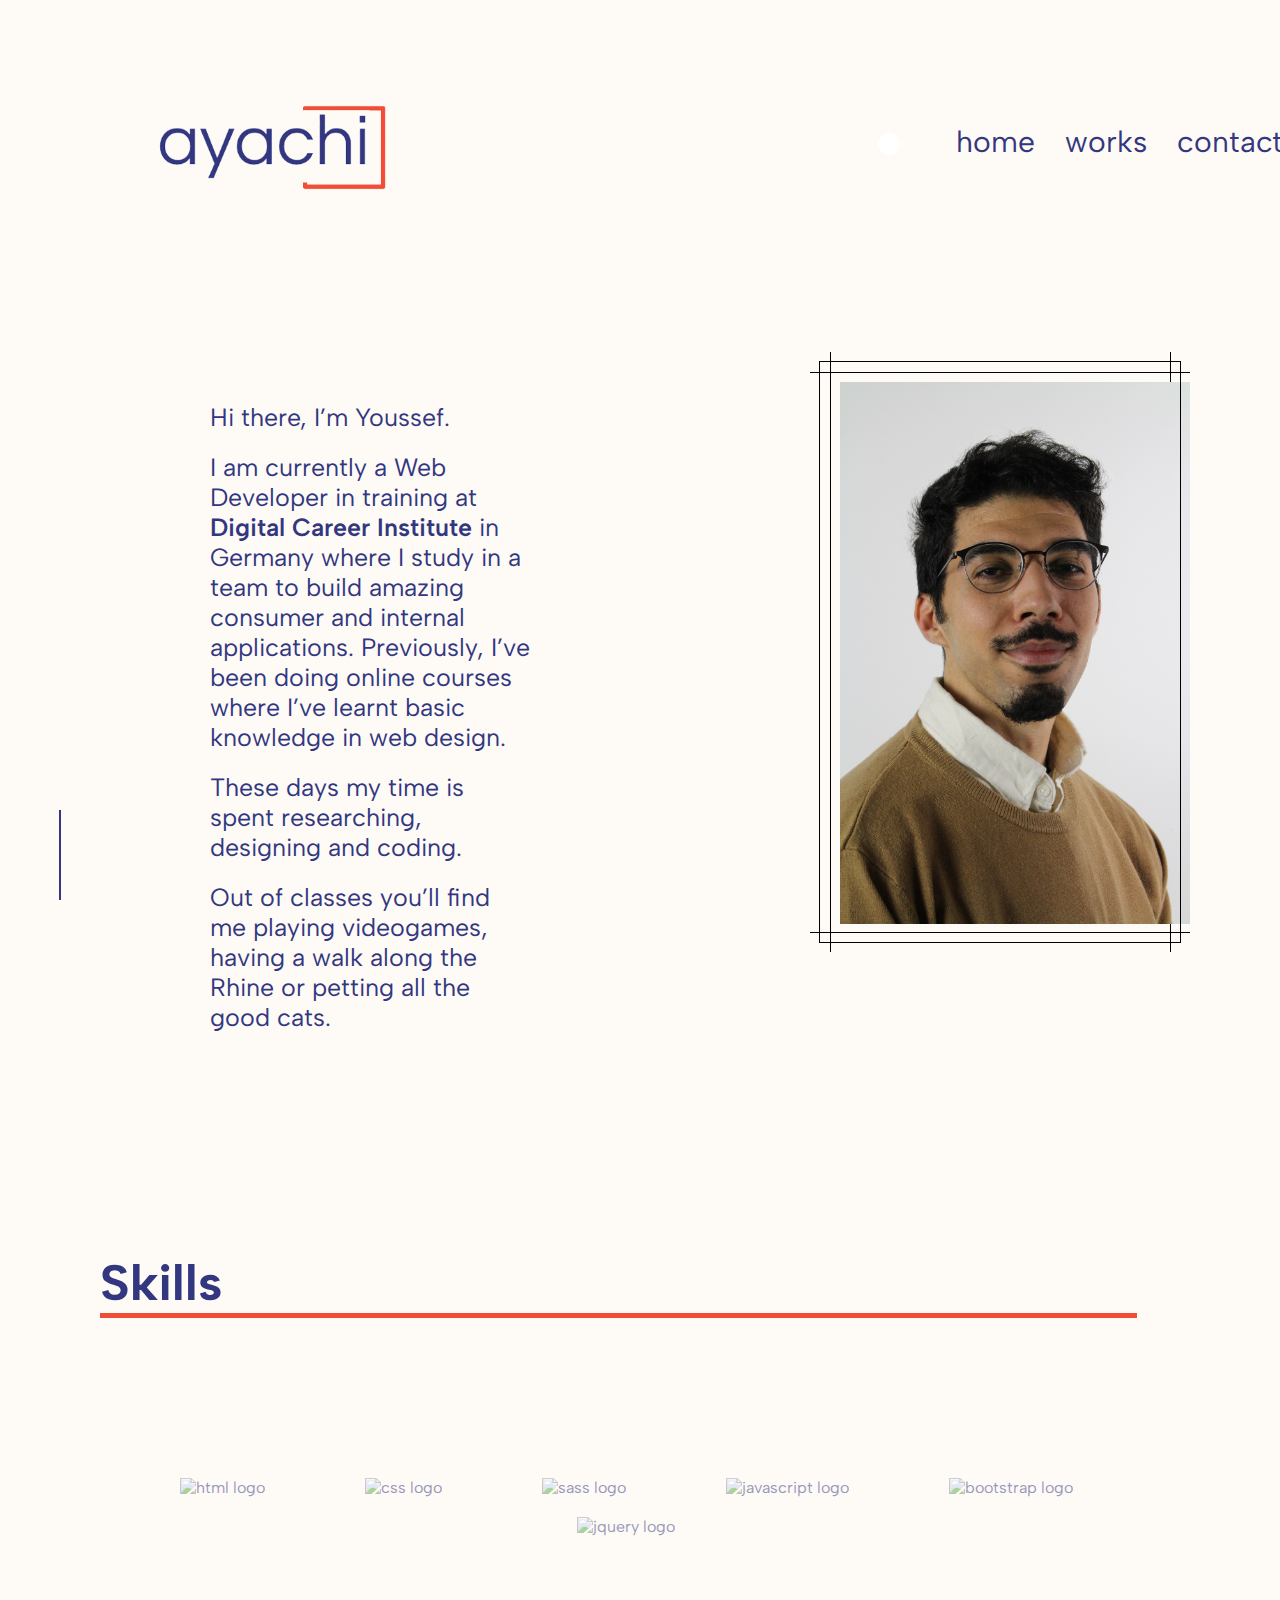
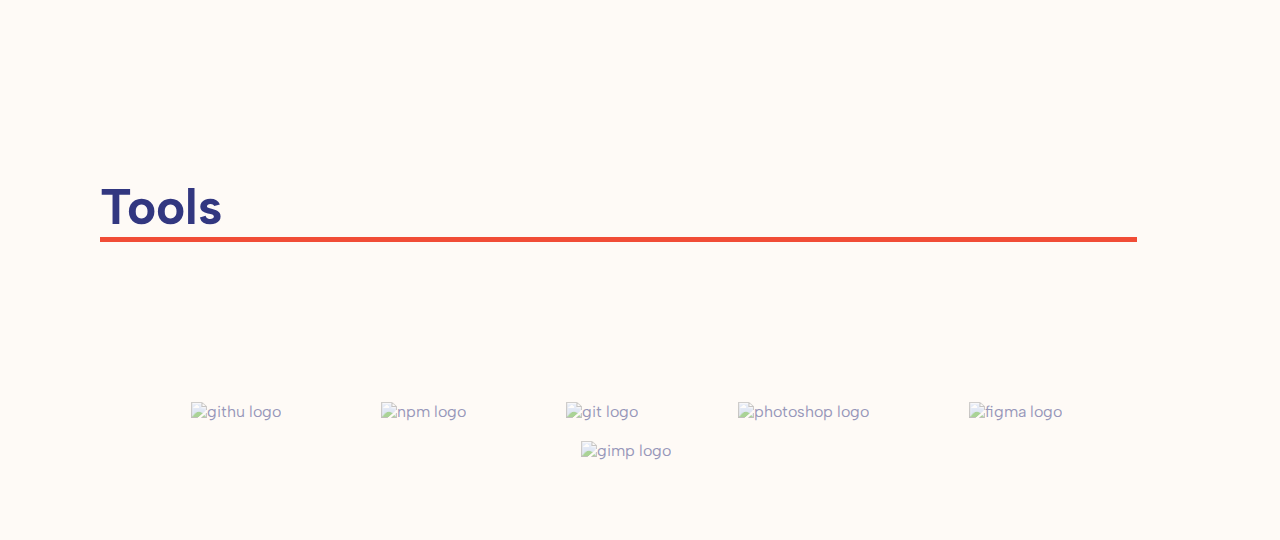
==== about.html @ c27f93ab "Add assets, index.html and style.css" ====
<!DOCTYPE html>
<html lang="en">

<head>
    <meta charset="UTF-8">
    <meta http-equiv="X-UA-Compatible" content="IE=edge">
    <meta name="viewport" content="width=device-width, initial-scale=1.0">
    <meta name="description" content="The portfolio of Youssef Ayachi, Web Developer.">
    <link rel="shortcut icon" href="/assets/favicon.png" type="image/x-icon">
    <link rel="stylesheet" href="style.css">
    <link rel="stylesheet" href="about.css">
    <link rel="stylesheet" href="/index.html">
    <script src="https://kit.fontawesome.com/9fce6ffef3.js" crossorigin="anonymous"></script>
    <title>Youssef Ayachi</title>
</head>

<body>

    <!-- HEADER BEGIN -->

    <header>

        <!-- NAVBAR -->
        <nav>
            <div class="logo">
                <a href="/index.html">
                    <img src="/assets/logo.png" alt="brand logo">
                </a>
            </div>
            <label class="first-label">
                <input type="checkbox" id="hamburger">
                <span class="menu"> <span class="hamburger"></span> </span>
                <ul>
                    <li> <input type="checkbox" class="checkbox" id="chk" />
                        <label class="label" for="chk">
                            <i class="fas fa-moon"></i>
                            <i class="fas fa-sun"></i>
                            <div class="ball"></div>
                        </label></li>
                    <li> <a href="index.html">home</a> </li>
                    <li> <a href="index.html#works">works</a> </li>
                    <li> <a href="mailto:youssef.ayachi@web.de?">contact</a> </li>
                </ul>
            </label>
        </nav>
    </header>

    <!-- HEADER END -->

    <!-- MAIN SECTION STARTS -->

    <main>

        <!-- SECTION ABOUT ME -->

        <section class="about_me">


            <div class="text_area">
                <p>Hi there, I’m Youssef.</p>
                <p>I am currently a Web Developer in training at <a href="https://digitalcareerinstitute.org/"
                        target="_blank">Digital
                        Career Institute</a> in Germany where I study in a
                    team
                    to build amazing consumer and internal applications. Previously, I’ve been doing online courses
                    where
                    I’ve learnt basic knowledge in web design.</p>
                <p>These days my time is spent researching, designing and coding. </p>
                <p>Out of classes you’ll find me playing videogames, having a walk along the Rhine or petting all the
                    good
                    cats.</p>

            </div>

            <div class="second_image_container">
                <img src="/assets/portfolio.JPG" alt="">
            </div>
        </section>

        <!-- SECTION SKILLS-->

        <div class="title">
            <h2>Skills</h2>
        </div>
        <section class="skills">
            <div class="box html">
                <img src="https://cdn.jsdelivr.net/gh/devicons/devicon/icons/html5/html5-original.svg"
                    alt="html logo" />
            </div>
            <div class="box css">
                <img src="https://cdn.jsdelivr.net/gh/devicons/devicon/icons/css3/css3-original.svg" alt="css logo" />
            </div>
            <div class="box scss/sass">
                <img src="https://cdn.jsdelivr.net/gh/devicons/devicon/icons/sass/sass-original.svg" alt="sass logo" />
            </div>
            <div class="box javascript">
                <img src="https://cdn.jsdelivr.net/gh/devicons/devicon/icons/javascript/javascript-original.svg"
                    alt="javascript logo" />
            </div>
            <div class="box bootstrap">
                <img src="https://cdn.jsdelivr.net/gh/devicons/devicon/icons/bootstrap/bootstrap-original.svg"
                    alt="bootstrap logo" />
            </div>
            <div class="box jquery">
                <img src="https://cdn.jsdelivr.net/gh/devicons/devicon/icons/jquery/jquery-original.svg"
                    alt="jquery logo" />
            </div>
        </section>


        <!-- SECTION TOOLS-->

        <div class="title">
            <h2>Tools</h2>
        </div>
        <section class="tools">
            <div class="box github">
                <img src="https://cdn.jsdelivr.net/gh/devicons/devicon/icons/github/github-original.svg"
                    alt="githu logo" />
            </div>
            <div class="box npm">
                <img src="https://cdn.jsdelivr.net/gh/devicons/devicon/icons/npm/npm-original-wordmark.svg"
                    alt="npm logo" />
            </div>
            <div class="box git">
                <img src="https://cdn.jsdelivr.net/gh/devicons/devicon/icons/git/git-original.svg" alt="git logo" />
            </div>
            <div class="box photoshop">
                <img src="https://cdn.jsdelivr.net/gh/devicons/devicon/icons/photoshop/photoshop-plain.svg"
                    alt="photoshop logo" />
            </div>
            <div class="box figma">
                <img src="https://cdn.jsdelivr.net/gh/devicons/devicon/icons/figma/figma-original.svg"
                    alt="figma logo" />
            </div>
            <div class="box gimp">
                <img src="https://cdn.jsdelivr.net/gh/devicons/devicon/icons/gimp/gimp-original.svg" alt="gimp logo" />
            </div>
        </section>


        <!-- CONTACT AREA-->

        <div class="fixed_footer">
            <ul class="social_logos">
                <li class="github"><a href="https://github.com/YoussefAyachi95" target="_blank"
                        aria-label="Check my Github account"><i class="fa-brands fa-github"></i></a></li>
                <li class="linkedin"><a href="hhttps://de.linkedin.com/in/youssef-ayachi-0a097b229" target="_blank"
                        aria-label="Check my Linkedin account"><i class="fa-brands fa-linkedin"></i></a></li>
                <li class="email"><a href="mailto:youssef.ayachi@web.de?" target="_blank"
                        aria-label="Send me an email"><i class="fa-solid fa-at"></i></a></li>
            </ul>
        </div>
        </div>

    </main>

    <!-- MOBILE FOOTER -->

    <footer>
        <ul>
            <li class="github"><a href="https://github.com/YoussefAyachi95" target="_blank"
                    aria-label="Check my Github account"><i class="fa-brands fa-github"></i></a></li>
            <li class="linkedin"><a href="hhttps://de.linkedin.com/in/youssef-ayachi-0a097b229" target="_blank"
                    aria-label="Check my Linkedin account"><i class="fa-brands fa-linkedin"></i></a></li>
            <li class="email"><a href="mailto:youssef.ayachi@web.de?" target="_blank" aria-label="Send me an email"><i
                        class="fa-solid fa-at"></i></a></li>
        </ul>
    </footer>


    <script>
        const chk = document.getElementById('chk');

        chk.addEventListener('change', () => {
            document.body.classList.toggle('dark');
        });
    </script>
</body>

</html>
---- style.css ----
@import url('https://fonts.googleapis.com/css2?family=Albert+Sans:wght@100;300;400;500;600;700;800;900&display=swap');
@import url('https://fonts.googleapis.com/css2?family=Figtree:wght@300;400;500;600;700;800;900&display=swap');

:root {
    font-size: 62.5%;
}

* {
    font-size: 1.6rem;
    margin: 0;
    padding: 0;
    box-sizing: border-box;
}

body {
    background-color: #FEFAF6;
    color: #323780;
    /* font-family: 'Figtree', sans-serif; */
    font-family: 'Albert Sans', sans-serif;
    scroll-behavior: smooth;
    transition: background 0.2s linear;
}

::selection {
    background-color: #e2e8ff;
    color: #001d9b;
}

/* DARK MODE BODY */

body.dark {
    background: #292C35;
    color: white;
}

body.dark .projects {
    color: #323780;
}

body.dark .social_logos li a {
    color: white;
}

body.dark .social_logos::after {
    background-color: white;
}

body.dark ul li a {
    color: white;
}

body.dark .first-label {
    background: #292C35;
}

body.dark ul li a {
    color: #323780;
}

/* DARK MODE TRIGGER */

.checkbox {
    opacity: 0;
    position: absolute;
}

label {
    background-color: #FEFAF6;
    border-radius: 50px;
    cursor: pointer;
    display: flex;
    align-items: center;
    justify-content: space-between;
    margin-top: 8px;
    padding: 5px;
    position: relative;
    height: 26px;
    width: 50px;
}

.label .ball {
    background-color: #fff;
    border-radius: 50%;
    position: absolute;
    top: 2px;
    left: 2px;
    height: 22px;
    width: 22px;
    transform: translateX(0px);
    transition: transform 0.2s linear;
}

.checkbox:checked+.label .ball {
    transform: translateX(24px);
}


.fa-moon {
    color: #f1c40f;
}

.fa-sun {
    color: #f39c12;
}


/* NAVIGATION BAR DESKTOP */

nav {
    display: flex;
    justify-content: space-around;
    margin-right: 30rem
}

.logo img {
    width: 40rem;
    margin-right: 24rem;
}

#hamburger {
    visibility: hidden;
}

ul {
    list-style-type: none;
    display: flex;
    gap: 3rem;
    margin-top: 24rem;
}

ul li a {
    text-decoration: none;
    color: #323780;
    font-size: 3rem;
}

ul li a i {
    font-size: 3rem;
    vertical-align: middle;
}

nav ul li:hover:not(:nth-child(1)) {
    border-bottom: 5px solid #F14C36;
    transition: 0.2s;
    font-size: 3.5rem;
    font-weight: 600;
}



/* SECTION ABOUT ME */

.heading {
    display: grid;
    grid-template-columns: repeat(2, 1fr);
    justify-items: center;
}

.heading_text {
    width: 50%;
    margin-left: 10rem;
    margin-top: 10rem;
}


.heading_text p {
    font-size: 3rem;
}

.heading_text h1,
.heading_text strong {
    font-size: 5rem;
}

.heading_text strong:hover {
    border-bottom: 5px solid #f14c36;
    cursor: pointer;
    transition: 0.2s;
    font-size: 6rem;
    font-weight: 600;
}

/* BUTTONS */

.buttons_flex {
    display: flex;
}

.heading_text a {
    text-decoration: none;
    font-weight: 600;
    margin-top: 4rem;
    margin-right: 2rem;
}

.btn {
    overflow: visible;
    margin: 0;
    padding: 0;
    border: 0;
    background: transparent;
    font: inherit;
    line-height: normal;
    cursor: pointer;
    -moz-user-select: text;
    display: block;
    text-decoration: none;
    text-transform: uppercase;
    padding: 16px 36px 22px;
    background-color: #fff;
    color: #666;
    border: 2px solid #666;
    border-radius: 6px;
    margin-bottom: 16px;
    transition: all 0.5s ease;

}

.btn:-moz-focus-inner {
    padding: 0;
    border: 0;
}

.btn--stripe {
    overflow: hidden;
    position: relative;
}

.btn--stripe:after {
    content: '';
    display: block;
    height: 7px;
    width: 100%;
    background-image: repeating-linear-gradient(45deg, #666, #666 1px, transparent 2px, transparent 5px);
    -webkit-backface-visibility: hidden;
    backface-visibility: hidden;
    border-top: 1px solid #666;
    position: absolute;
    left: 0;
    bottom: 0;
    background-size: 7px 7px;
}

.btn--stripe:hover {
    background-color: #666;
    color: #fff;
    border-color: #000;
}


.btn--stripe:hover:after {
    background-image: repeating-linear-gradient(45deg, #fff, #fff 1px, transparent 2px, transparent 5px);
    border-top: 1px solid #000;
    animation: stripe-slide 12s infinite linear forwards;
}


/* IMAGE CONTAINER */

.image_container {
    background-image: url(/assets/Human_hand_typing_on_computer_with_different_symbols_above-removebg-preview.png);
    background-position: center;
    background-size: contain;
    background-repeat: no-repeat;
    width: 80%;
    height: 50vh;
    margin-right: 5rem;
    margin-top: 10rem;
    vertical-align: middle;
    border-radius: 2rem;
}

/* SECTION WORK */

#work {
    display: flex;
    flex-direction: column;
    flex-wrap: wrap;
    margin-left: 28rem;
    margin-top: 20rem;
}

#work h2 {
    font-size: 5rem;
    margin-bottom: 8rem;
}

/* PROJECTS CARD */

.projects {
    position: relative;
    width: 90%;
    padding: 16rem;
    margin-bottom: 4rem;
    border-radius: 4rem;
    background: linear-gradient(90deg, #cfecd0, #ffc5ca);
    overflow: hidden;
}


.projects h3 {
    font-size: 3rem;
    margin: 2rem;
    width: 50%;
}

.projects p {
    width: 50%;
    margin: 2rem;
}

.form_row {
    display: flex;
    flex-direction: row;
    margin-left: 2rem;
}

/* CARD BUTTONS */

form button {
    border: none;
    padding: 2rem;
    margin-top: 4rem;
    margin-right: 2rem;
    border-radius: 20px;
    cursor: pointer;
}

.code {
    background: #323780;
    color: white;
}

.code:hover {
    font-weight: 600;
    transform: scale(1.1);
}


.preview {
    background-color: rgba(0, 0, 0, 0);
    border: 1px solid white;
    color: white;
}

.preview:hover {
    font-weight: 600;
    transform: scale(1.1);
}



/* FIRST CARD */

.projects strong {
    text-decoration: underline 1px solid #323780;
}

.projects strong:hover {
    background-color: #f5b293a9;
}

.project_img {
    position: absolute;
    left: 50%;
    top: 10%;
}

.project_img img {
    width: 800px;
}

/* SECOND CARD */

#second_project {
    position: absolute;
    left: 50%;
    top: 15%;
}

#second_project img {
    width: 700px;
}

/* THIRD CARD */

#third_project {
    position: absolute;
    left: 65%;
    top: 5%;
}

#third_project img {
    width: 450px;
}

/* CONTACT AREA */

.fixed_footer {
    width: 40px;
    position: fixed;
    bottom: 0;
    left: 40px;
    right: auto;
    z-index: 5;
    color: #F14C36;
}

.social_logos {
    display: flex;
    flex-direction: column;
    -webkit-box-align: center;
    align-items: center;
    margin: 0;
    padding: 0;
    list-style: none;
}


.social_logos li a {
    padding: 10px;
    color: #323780;
}

.social_logos li a i {
    font-size: 3rem;
}

.social_logos::after {
    content: "";
    display: block;
    width: 2px;
    height: 90px;
    margin: 0 auto;
    background-color: #323780;
}

.social_logos li:hover {
    transition: all 0.25s cubic-bezier(0.645, 0.045, 0.355, 1);
    border: none;
}

.social_logos li a:hover {
    color: #F14C36;
    transition: all 0.25s cubic-bezier(0.645, 0.045, 0.355, 1);
}

.social_logos li a i:hover {
    font-size: 4rem;
}

footer {
    display: none;
}

/* KEYFRAMES */


@keyframes stripe-slide {
    0% {
        background-position: 0% 0;
    }

    100% {
        background-position: 100% 0;
    }
}


/* MEDIA QUERIES */

@media (max-width: 500px) {
    .logo img {
        margin-top: 8rem;
        width: 250px !important;
    }
}


@media (max-width: 575px) {

    .fixed_footer {
        visibility: hidden;
    }

    footer {
        height: 1vh;
        visibility: visible;
        display: flex;
        margin-left: 50%;
        align-items: center;
        margin-bottom: 2rem;
    }



    .first-label {
        margin-top: 5rem;
    }


    .projects h3,
    .projects p,
    .form_row {
        margin-left: -5rem;
    }

    .project_img {
        display: none;
    }

    #second_project {
        display: none;
    }

    #third_project {
        display: none;
    }



}

@media (max-width: 768px) {

    /* HAMBURGER SHOWUP */

    .label,
    #chk {
        display: none;
    }

    label {
        display: flex;
    }


    label .menu {
        position: absolute;
        right: 50px;
        top: -5px;
        z-index: 100;
        width: 200px;
        height: 200px;
        background: #FFEEC4;
        border-radius: 50% 50% 50% 50%;
        -webkit-transition: .5s ease-in-out;
        transition: .5s ease-in-out;
        box-shadow: 0 0 0 0 #FFF, 0 0 0 0 #FFF;
        cursor: pointer;

    }

    label .hamburger {
        position: absolute;
        top: 135px;
        left: 50px;
        width: 30px;
        height: 2px;
        background: #F14C36;
        display: block;
        -webkit-transform-origin: center;
        transform-origin: center;
        -webkit-transition: .5s ease-in-out;
        transition: .5s ease-in-out;
    }

    label .hamburger:after,
    label .hamburger:before {
        -webkit-transition: .5s ease-in-out;
        transition: .5s ease-in-out;
        content: "";
        position: absolute;
        display: block;
        width: 100%;
        height: 100%;
        background: #F14C36;
    }

    label .hamburger:before {
        top: -10px;
    }

    label .hamburger:after {
        bottom: -10px;
    }

    label input {
        display: none;
    }

    label input:checked+.menu {
        box-shadow: 0 0 0 100vw #FFEEC4, 0 0 0 100vh #FFEEC4;
        border-radius: 0;

    }

    label input:checked+.menu .hamburger {
        -webkit-transform: rotate(45deg);
        transform: rotate(45deg);

    }

    label input:checked+.menu .hamburger:after {
        -webkit-transform: rotate(90deg);
        transform: rotate(90deg);
        bottom: 0;

    }

    label input:checked+.menu .hamburger:before {
        -webkit-transform: rotate(90deg);
        transform: rotate(90deg);
        top: 0;

    }

    label input:checked+.menu+ul {
        opacity: 1;
    }

    label ul {
        z-index: 200;
        position: absolute;
        top: 20vh;
        right: 45vw;
        -webkit-transform: translate(-50%, -50%);
        transform: translate(-50%, -50%);
        opacity: 0;
        -webkit-transition: .25s 0s ease-in-out;
        transition: .25s 0s ease-in-out;
        flex-direction: column;
    }


    label a {
        margin-bottom: 1em;
        display: block;
        color: #323780;
        text-decoration: none;

    }


    /* LOGO */

    .logo img {
        width: 40rem;
        margin-left: 29rem;
    }

    /* MAIN IMAGE */

    .heading {
        display: flex;
        flex-direction: column;
        justify-items: center;
        align-items: center;
    }


    .image_container {
        margin-top: 5rem;
        margin-left: 15rem;
    }

    /* WORK SECTION */

    #work {
        margin-left: 15rem;

    }

    .projects {
        position: relative;
        width: 100%;
    }

    .projects p {
        width: 100%;
        font-size: 2rem;
    }

    .form_row {
        display: flex;
        flex-direction: column;
        flex-wrap: wrap;
    }

    form button {
        margin-top: 2rem;
    }

    .project_img {
        margin-top: -120px;
        position: relative;
        left: -110%;
        top: 180px;
    }

    #second_project {
        margin-top: 15px;
        position: relative;
        left: -25%;
        top: 100px;
    }

    #second_project img {
        width: 400px;
    }

    #third_project {
        margin-top: -120px;
        position: relative;
        left: -20%;
        top: 180px;
    }

}

@media (min-width: 769px) and (max-width: 1500px) {

    #second_project {
        margin-top: 8rem;
    }

    #second_project img {
        width: 450px;
    }

}
---- about.css ----
/* ABOUT ME SECTION */

.about_me {
    display: grid;
    grid-template-columns: repeat(2, 1fr);
    justify-items: center;
}

.text_area {
    width: 50%;
    margin-left: 10rem;
    margin-top: 10rem;
}

.second_image_container {
    height: 600px;
    width: 380px;
    margin-left: 8rem;
    margin-top: 5rem;
    --b: 10px;
    /* control the size */
    padding: var(--b);
    border: calc(2*var(--b)) solid #0000;
    outline: 1px solid #000;
    outline-offset: calc(-1*var(--b));
    background: conic-gradient(from 90deg at 1px 1px, #0000 90deg, #000 0);
}

.second_image_container img {
    width: 350px;
}

/* DARK MODE */

body.dark .second_image_container {
    padding: var(--b);
    border: calc(2*var(--b)) solid #0000;
    outline: 1px solid white;
    outline-offset: calc(-1*var(--b));
    background: conic-gradient(from 90deg at 1px 1px, #0000 90deg, white 0);
}


/* END DARK MODE */

.text_area a {
    text-decoration: none;
    color: inherit;
    font-size: 2.5rem;
    font-weight: 600;
}

.text_area a:hover {
    border-bottom: 5px solid #f14c36;
}


.text_area p {
    font-size: 2.5rem;
    margin-bottom: 2rem;
}

/* SECTION SKILLS AND TOOLS */

.title {
    margin-left: 28rem;
    margin-top: 20rem;
}

h2 {
    font-size: 5rem;
    margin-bottom: 8rem;
    border-bottom: 5px solid #F14C36;
    width: 90%;
    transition: all 1s;
}

.skills,
.tools {
    width: 90%;
    display: flex;
    margin-bottom: 4rem;
    padding: 4rem;
    margin-top: 10rem;
    justify-content: center;
    align-items: center;
    vertical-align: middle;
}


.box {
    margin-left: 10rem;
    border-radius: 4rem;

}

.box img {
    width: 100px;
    cursor: pointer;
    opacity: 0.5;
}

.box img:hover {
    transform: scale(1.5) rotate(5deg) translateX(-3px);
    transition: all 0.3s ease;
    opacity: 1;
}

/* MEDIA QUERIES */

@media (max-width: 575px) {
    .fixed_footer {
        visibility: hidden;
    }

    footer {
        height: 1vh;
        visibility: visible;
        display: flex;
        margin-left: 50%;
        align-items: center;
        margin-bottom: 2rem;
    }

}

@media (max-width: 768px) {
    .about_me {
        display: flex;
        flex-direction: column;
        align-items: center;
        justify-content: center;
    }

    .title {
        margin-left: 15rem;
    }


    .skills,
    .tools {
        width: 90%;
        display: flex;
        flex-direction: column;
    }

    .box {
        margin-top: 2rem;

    }
}

@media (min-width: 769px) and (max-width: 1440px) {

    .title {
        margin-left: 10rem;
        width: 90%;
    }

    .skills,
    .tools {
        width: 90%;
        display: flex;
        flex-wrap: wrap;
    }

    .box {
        margin-top: 2rem;

    }
}
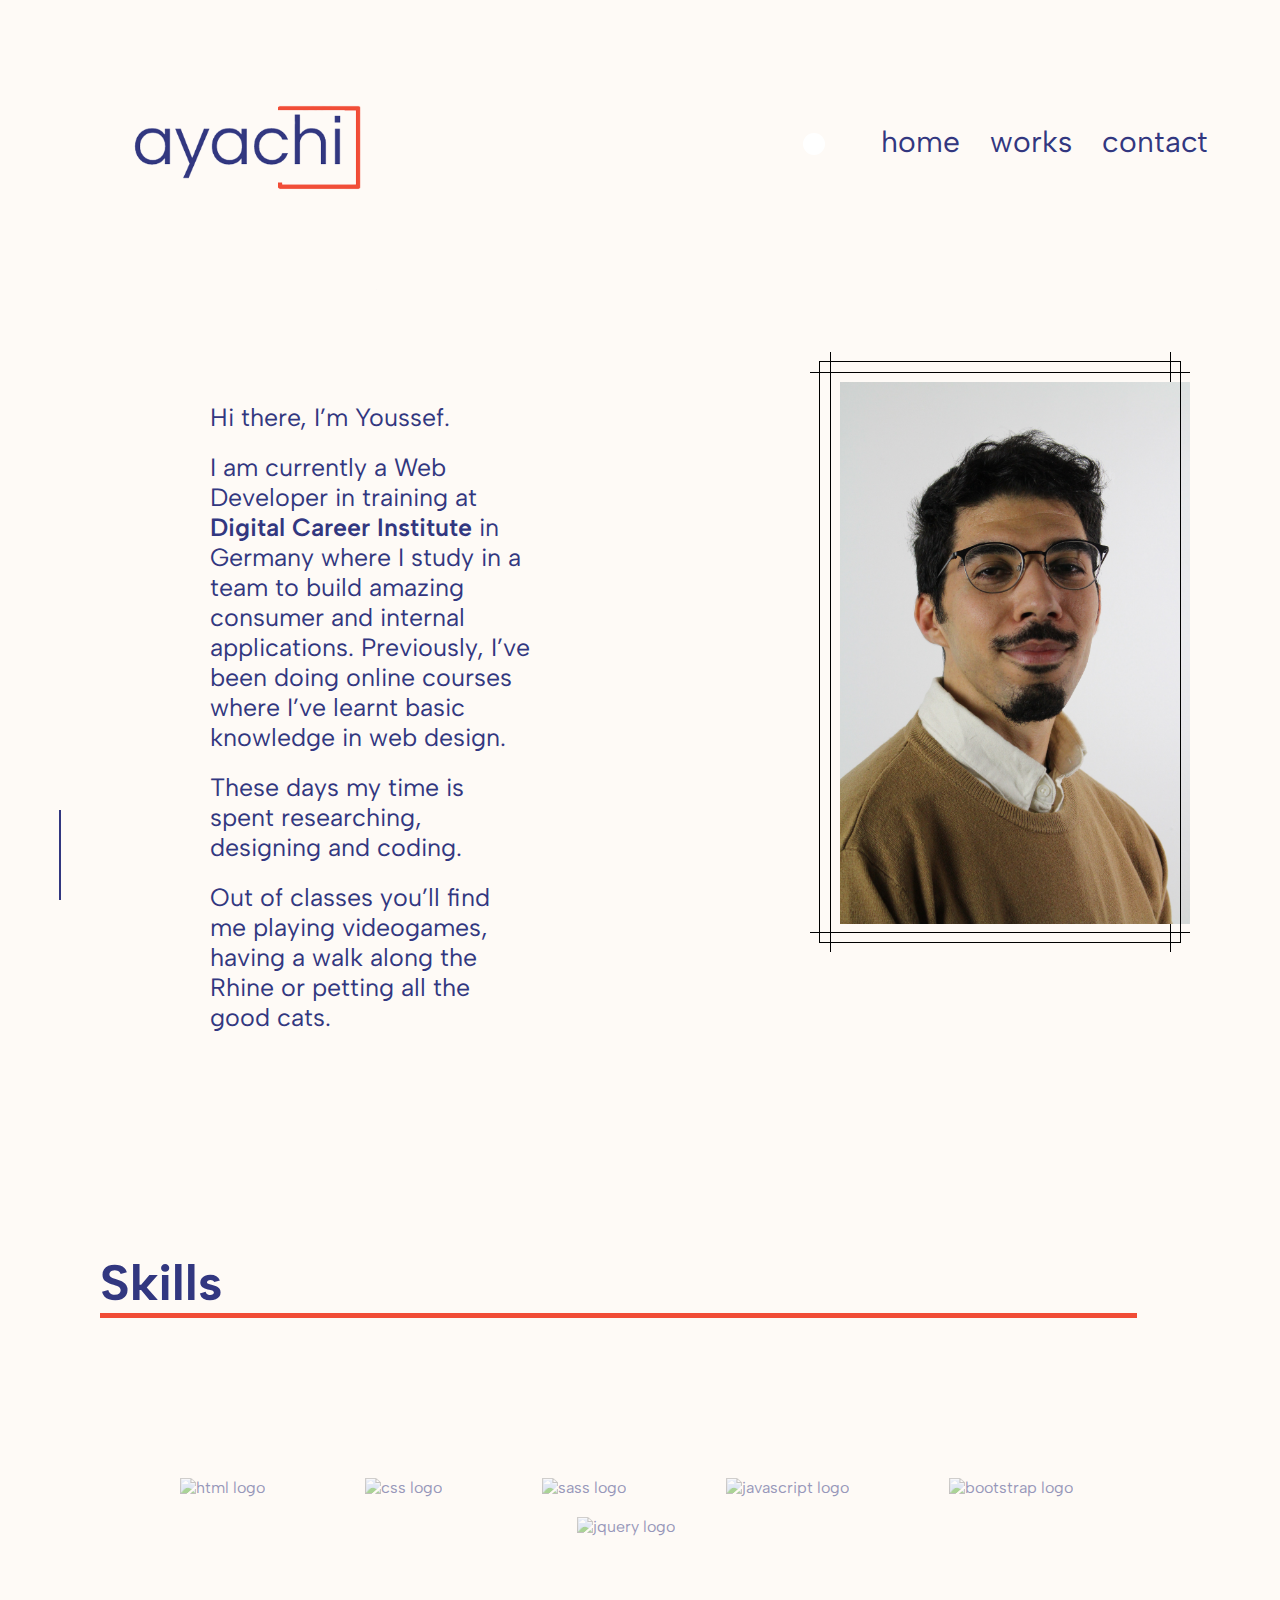
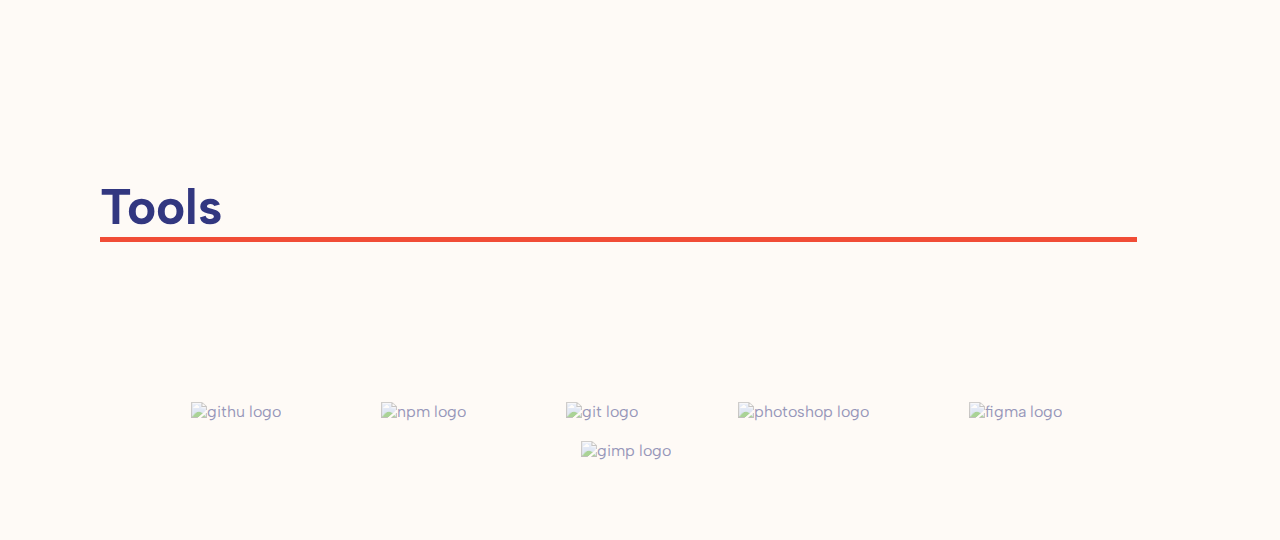
==== commit 4b81ad67: "change to linkedin links" ====
--- a/about.html
+++ b/about.html
@@ -145,7 +145,7 @@
             <ul class="social_logos">
                 <li class="github"><a href="https://github.com/YoussefAyachi95" target="_blank"
                         aria-label="Check my Github account"><i class="fa-brands fa-github"></i></a></li>
-                <li class="linkedin"><a href="hhttps://de.linkedin.com/in/youssef-ayachi-0a097b229" target="_blank"
+                <li class="linkedin"><a href="https://de.linkedin.com/in/youssef-ayachi-0a097b229" target="_blank"
                         aria-label="Check my Linkedin account"><i class="fa-brands fa-linkedin"></i></a></li>
                 <li class="email"><a href="mailto:youssef.ayachi@web.de?" target="_blank"
                         aria-label="Send me an email"><i class="fa-solid fa-at"></i></a></li>
@@ -161,7 +161,7 @@
         <ul>
             <li class="github"><a href="https://github.com/YoussefAyachi95" target="_blank"
                     aria-label="Check my Github account"><i class="fa-brands fa-github"></i></a></li>
-            <li class="linkedin"><a href="hhttps://de.linkedin.com/in/youssef-ayachi-0a097b229" target="_blank"
+            <li class="linkedin"><a href="https://de.linkedin.com/in/youssef-ayachi-0a097b229" target="_blank"
                     aria-label="Check my Linkedin account"><i class="fa-brands fa-linkedin"></i></a></li>
             <li class="email"><a href="mailto:youssef.ayachi@web.de?" target="_blank" aria-label="Send me an email"><i
                         class="fa-solid fa-at"></i></a></li>
--- a/style.css
+++ b/style.css
@@ -109,7 +109,7 @@
 nav {
     display: flex;
     justify-content: space-around;
-    margin-right: 30rem
+    margin-right: 40rem
 }
 
 .logo img {
@@ -258,14 +258,8 @@
 /* IMAGE CONTAINER */
 
 .image_container {
-    background-image: url(/assets/Human_hand_typing_on_computer_with_different_symbols_above-removebg-preview.png);
-    background-position: center;
-    background-size: contain;
-    background-repeat: no-repeat;
-    width: 80%;
-    height: 50vh;
-    margin-right: 5rem;
-    margin-top: 10rem;
+    width: 100%;
+    height: 60vh;
     vertical-align: middle;
     border-radius: 2rem;
 }
@@ -470,6 +464,11 @@
 /* MEDIA QUERIES */
 
 @media (max-width: 500px) {
+
+    nav {
+        margin-left: 10rem;
+    }
+
     .logo img {
         margin-top: 8rem;
         width: 250px !important;
@@ -478,6 +477,11 @@
 
 
 @media (max-width: 575px) {
+
+    nav {
+        margin-left: 10rem;
+    }
+
 
     .fixed_footer {
         visibility: hidden;
@@ -522,6 +526,7 @@
 }
 
 @media (max-width: 768px) {
+
 
     /* HAMBURGER SHOWUP */
 
@@ -718,14 +723,24 @@
 
 }
 
-@media (min-width: 769px) and (max-width: 1500px) {
+@media (min-width: 769px) and (max-width: 1042px) {
+
+    nav {
+        margin-right: 40rem;
+    }
+
+    .logo a img {
+        width: 200px;
+        margin-top: 7rem;
+    }
+
 
     #second_project {
         margin-top: 8rem;
     }
 
     #second_project img {
-        width: 450px;
+        width: 200px;
     }
 
 }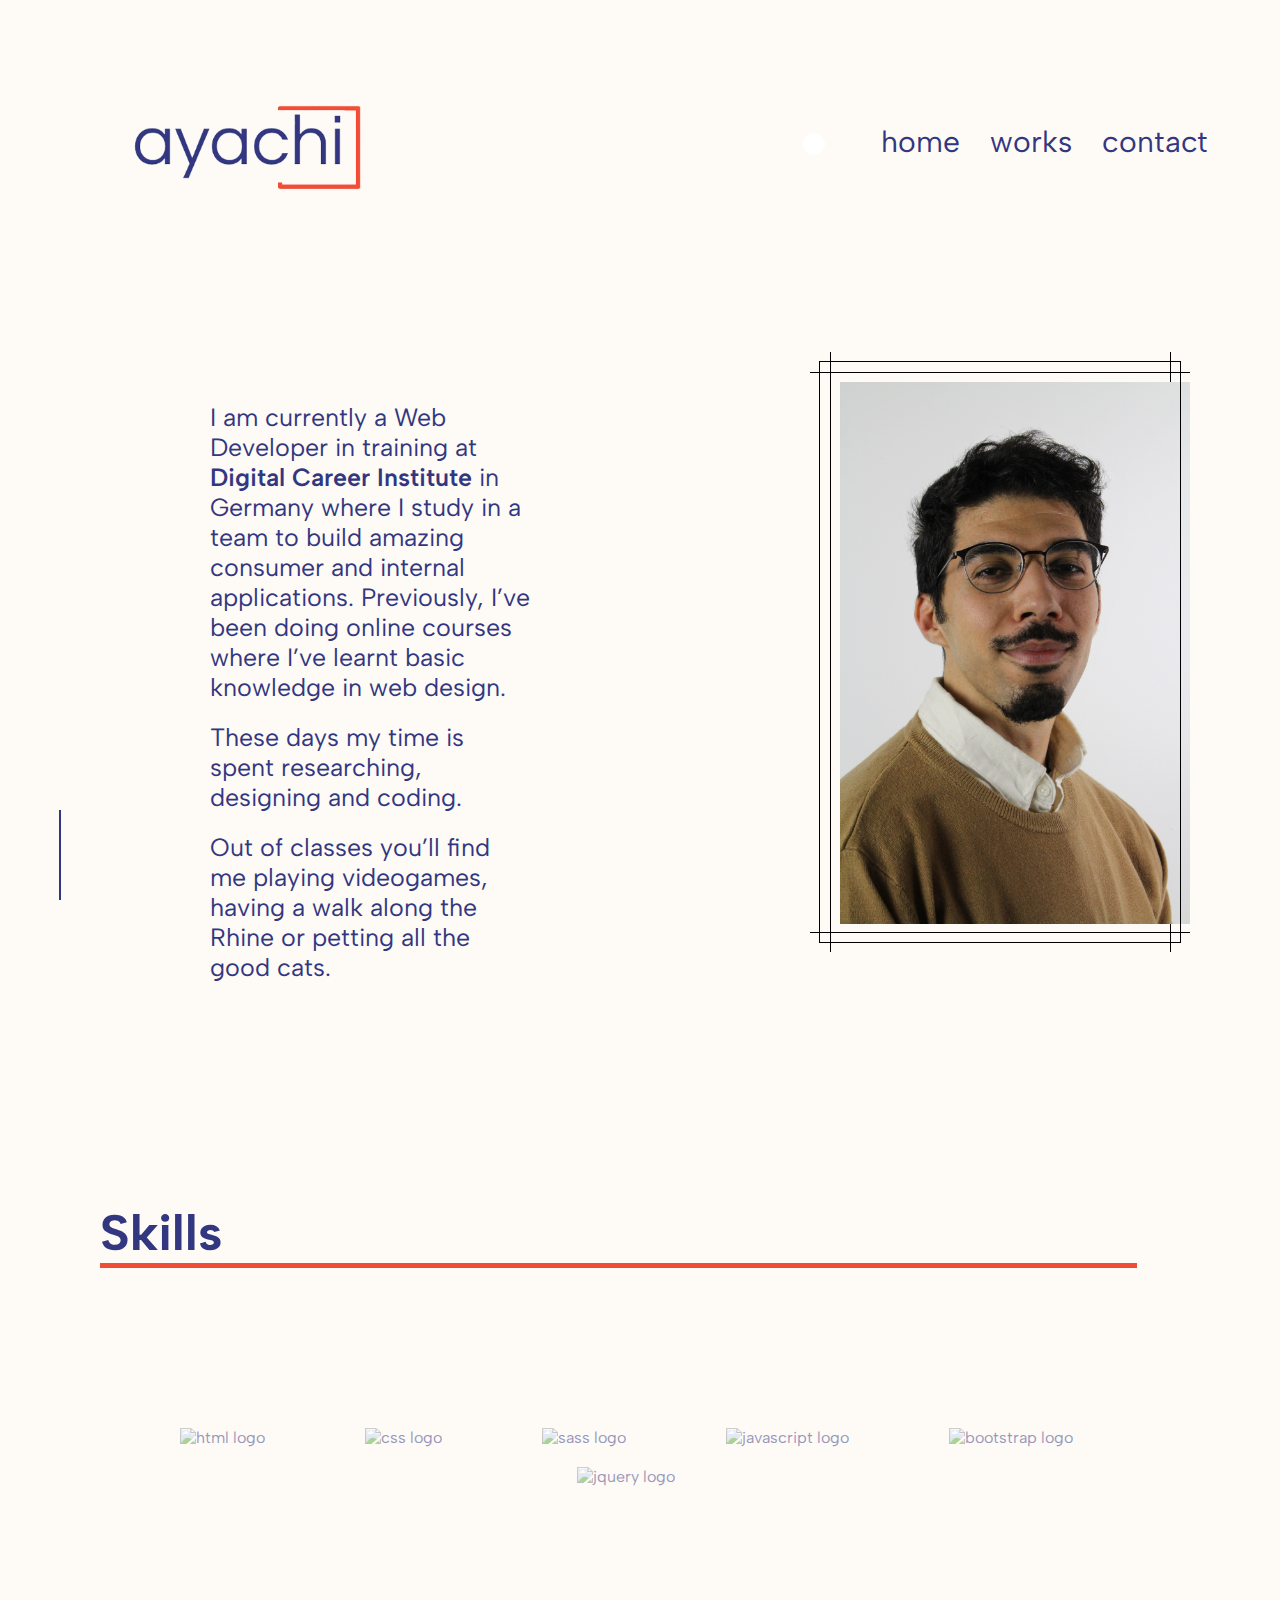
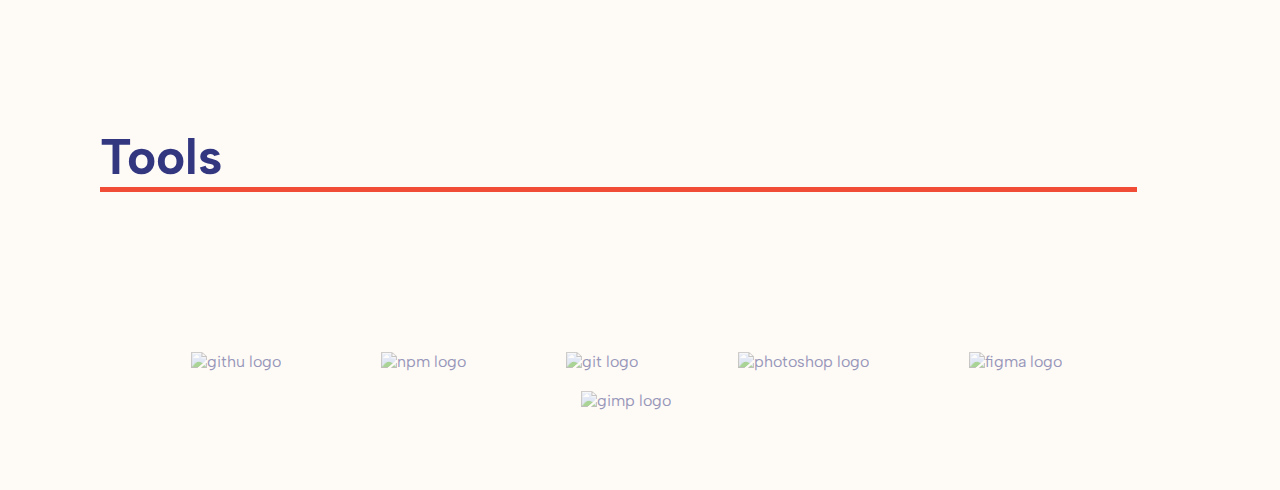
==== commit 75e7eec1: "little change to the text" ====
--- a/about.html
+++ b/about.html
@@ -57,7 +57,6 @@
 
 
             <div class="text_area">
-                <p>Hi there, I’m Youssef.</p>
                 <p>I am currently a Web Developer in training at <a href="https://digitalcareerinstitute.org/"
                         target="_blank">Digital
                         Career Institute</a> in Germany where I study in a
